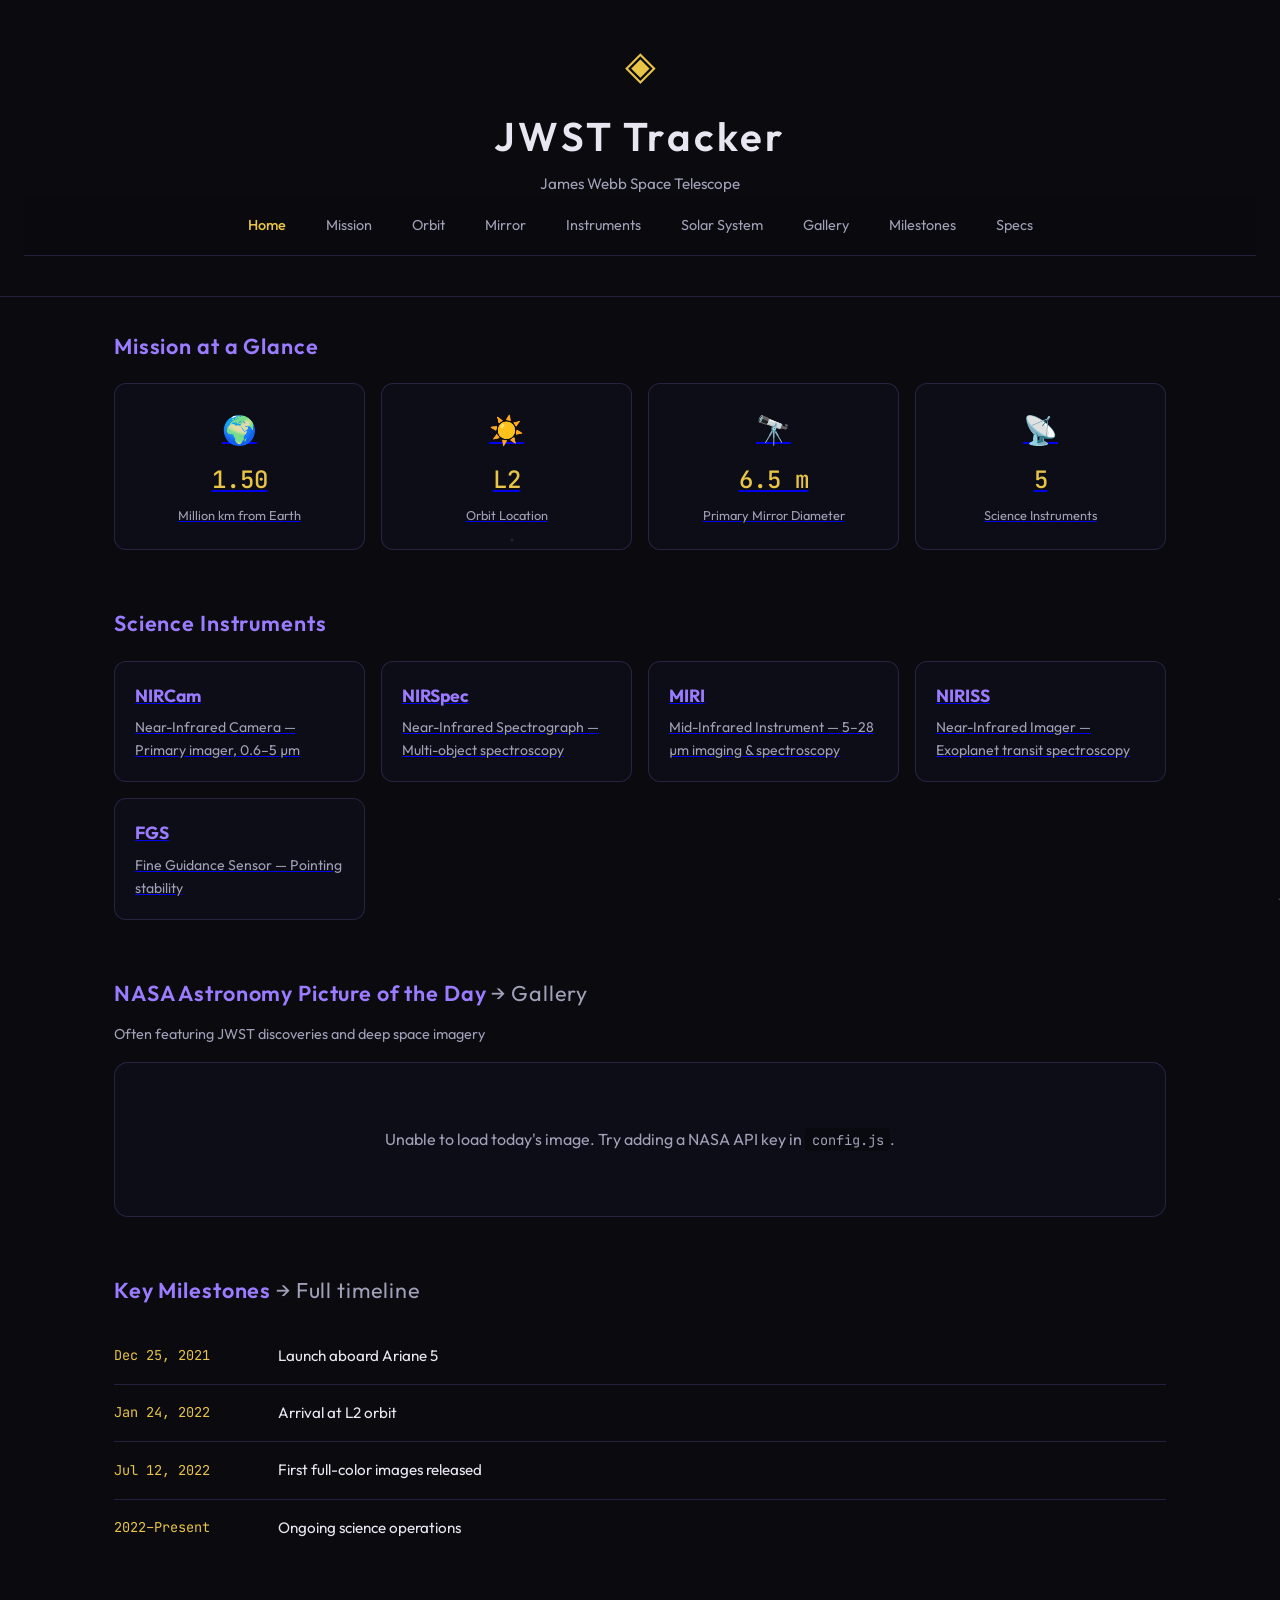
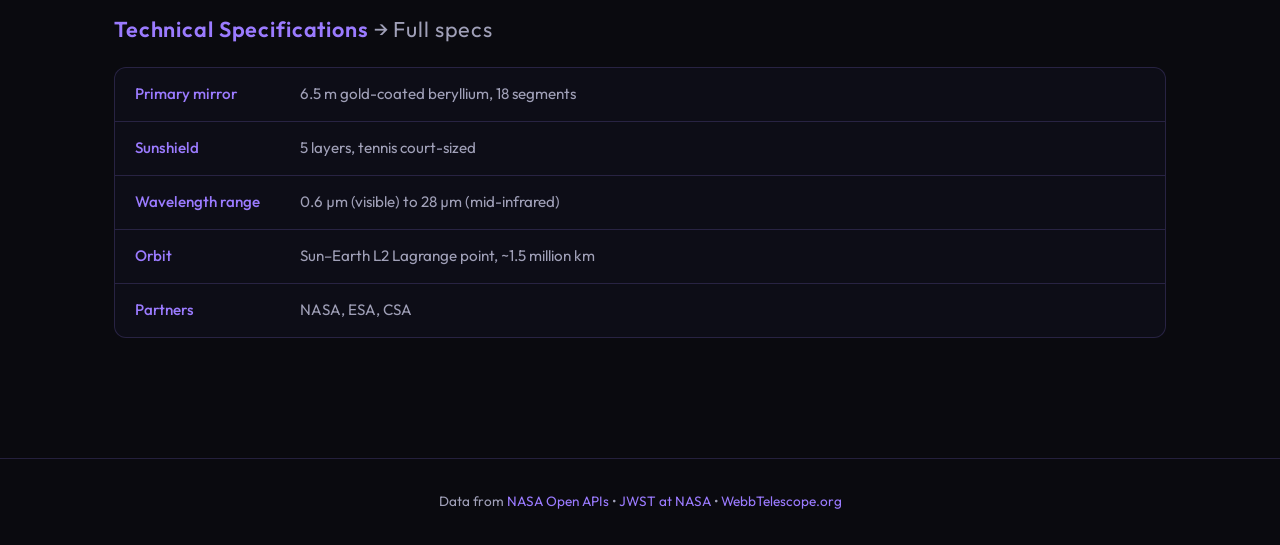
==== index.html @ 3d0fe99f "Initial commit: JWST Tracker static site Made-with: Cursor" ====
<!DOCTYPE html>
<html lang="en">
<head>
  <meta charset="UTF-8">
  <meta name="viewport" content="width=device-width, initial-scale=1.0">
  <title>JWST Tracker | James Webb Space Telescope Stats & Data</title>
  <link rel="preconnect" href="https://fonts.googleapis.com">
  <link rel="preconnect" href="https://fonts.gstatic.com" crossorigin>
  <link href="https://fonts.googleapis.com/css2?family=Outfit:wght@300;400;500;600;700&family=JetBrains+Mono:wght@400;500&display=swap" rel="stylesheet">
  <link rel="stylesheet" href="styles.css">
</head>
<body>
  <div class="stars"></div>
  <div class="twinkling"></div>

  <header class="header">
    <div class="header-content">
      <div class="logo">
        <a href="index.html">
          <span class="logo-icon">◈</span>
          <h1>JWST Tracker</h1>
          <span class="subtitle">James Webb Space Telescope</span>
        </a>
      </div>
    </div>
    <nav class="nav-wrap">
      <div class="nav-inner">
        <a href="index.html" class="active">Home</a>
        <a href="mission.html">Mission</a>
        <a href="orbit.html">Orbit</a>
        <a href="mirror.html">Mirror</a>
        <a href="instruments.html">Instruments</a>
        <a href="solar-system.html">Solar System</a>
        <a href="gallery.html">Gallery</a>
        <a href="milestones.html">Milestones</a>
        <a href="technical-specs.html">Specs</a>
      </div>
    </nav>
  </header>

  <main class="main">
    <!-- Hero Stats -->
    <section class="section hero-stats">
      <h2 class="section-title">Mission at a Glance</h2>
      <div class="stats-grid">
        <a href="mission.html#distance" class="stat-card">
          <div class="stat-icon">🌍</div>
          <div class="stat-value" id="dist-earth">—</div>
          <div class="stat-label">Million km from Earth</div>
        </a>
        <a href="orbit.html" class="stat-card">
          <div class="stat-icon">☀️</div>
          <div class="stat-value">L2</div>
          <div class="stat-label">Orbit Location</div>
        </a>
        <a href="mirror.html" class="stat-card">
          <div class="stat-icon">🔭</div>
          <div class="stat-value">6.5 m</div>
          <div class="stat-label">Primary Mirror Diameter</div>
        </a>
        <a href="instruments.html" class="stat-card">
          <div class="stat-icon">📡</div>
          <div class="stat-value">5</div>
          <div class="stat-label">Science Instruments</div>
        </a>
      </div>
    </section>

    <!-- Instrument Stats -->
    <section class="section instruments">
      <h2 class="section-title">Science Instruments</h2>
      <div class="instruments-grid">
        <a href="nircam.html" class="instrument-card">
          <h3>NIRCam</h3>
          <p>Near-Infrared Camera — Primary imager, 0.6–5 µm</p>
        </a>
        <a href="nirspec.html" class="instrument-card">
          <h3>NIRSpec</h3>
          <p>Near-Infrared Spectrograph — Multi-object spectroscopy</p>
        </a>
        <a href="miri.html" class="instrument-card">
          <h3>MIRI</h3>
          <p>Mid-Infrared Instrument — 5–28 µm imaging & spectroscopy</p>
        </a>
        <a href="niriss.html" class="instrument-card">
          <h3>NIRISS</h3>
          <p>Near-Infrared Imager — Exoplanet transit spectroscopy</p>
        </a>
        <a href="fgs.html" class="instrument-card">
          <h3>FGS</h3>
          <p>Fine Guidance Sensor — Pointing stability</p>
        </a>
      </div>
    </section>

    <!-- Astronomy Picture of the Day -->
    <section class="section apod">
      <h2 class="section-title">NASA Astronomy Picture of the Day <a href="gallery.html">→ Gallery</a></h2>
      <p class="section-desc">Often featuring JWST discoveries and deep space imagery</p>
      <div class="apod-container">
        <div class="apod-loading" id="apod-loading">Loading...</div>
        <div class="apod-content" id="apod-content" style="display: none;">
          <div class="apod-image-wrap">
            <img id="apod-image" src="" alt="Astronomy Picture of the Day">
            <div class="apod-badge" id="apod-date"></div>
          </div>
          <div class="apod-info">
            <h3 id="apod-title"></h3>
            <p id="apod-explanation"></p>
            <a id="apod-link" href="#" target="_blank" rel="noopener" class="apod-link">View on NASA →</a>
          </div>
        </div>
        <div class="apod-error" id="apod-error" style="display: none;">
          <p>Unable to load today's image. Try adding a NASA API key in <code>config.js</code>.</p>
        </div>
      </div>
    </section>

    <!-- Key Milestones -->
    <section class="section milestones">
      <h2 class="section-title">Key Milestones <a href="milestones.html">→ Full timeline</a></h2>
      <div class="timeline">
        <div class="timeline-item">
          <span class="timeline-date">Dec 25, 2021</span>
          <span class="timeline-event">Launch aboard Ariane 5</span>
        </div>
        <div class="timeline-item">
          <span class="timeline-date">Jan 24, 2022</span>
          <span class="timeline-event">Arrival at L2 orbit</span>
        </div>
        <div class="timeline-item">
          <span class="timeline-date">Jul 12, 2022</span>
          <span class="timeline-event">First full-color images released</span>
        </div>
        <div class="timeline-item">
          <span class="timeline-date">2022–Present</span>
          <span class="timeline-event">Ongoing science operations</span>
        </div>
      </div>
    </section>

    <!-- Technical Specs -->
    <section class="section specs">
      <h2 class="section-title">Technical Specifications <a href="technical-specs.html">→ Full specs</a></h2>
      <div class="specs-table-wrap">
        <table class="specs-table">
          <tr>
            <td>Primary mirror</td>
            <td>6.5 m gold-coated beryllium, 18 segments</td>
          </tr>
          <tr>
            <td>Sunshield</td>
            <td>5 layers, tennis court-sized</td>
          </tr>
          <tr>
            <td>Wavelength range</td>
            <td>0.6 µm (visible) to 28 µm (mid-infrared)</td>
          </tr>
          <tr>
            <td>Orbit</td>
            <td>Sun–Earth L2 Lagrange point, ~1.5 million km</td>
          </tr>
          <tr>
            <td>Partners</td>
            <td>NASA, ESA, CSA</td>
          </tr>
        </table>
      </div>
    </section>
  </main>

  <footer class="footer">
    <p>Data from <a href="https://api.nasa.gov" target="_blank" rel="noopener">NASA Open APIs</a> • 
       <a href="https://webb.nasa.gov" target="_blank" rel="noopener">JWST at NASA</a> • 
       <a href="https://webbtelescope.org" target="_blank" rel="noopener">WebbTelescope.org</a></p>
  </footer>

  <script src="config.js"></script>
  <script src="app.js"></script>
</body>
</html>
---- styles.css ----
/* JWST Tracker - Cosmic Dark Theme */

:root {
  --bg-deep: #0a0a0f;
  --bg-card: rgba(15, 15, 25, 0.85);
  --bg-card-hover: rgba(25, 25, 45, 0.9);
  --border: rgba(120, 100, 200, 0.25);
  --accent: #9b7bff;
  --accent-dim: #7b5bd9;
  --gold: #e8c547;
  --gold-dim: #c4a835;
  --text: #e8e6f0;
  --text-muted: #a0a0b8;
  --glow: rgba(155, 123, 255, 0.4);
}

* {
  box-sizing: border-box;
}

html {
  scroll-behavior: smooth;
}

body {
  margin: 0;
  font-family: 'Outfit', -apple-system, BlinkMacSystemFont, sans-serif;
  background: var(--bg-deep);
  color: var(--text);
  min-height: 100vh;
  line-height: 1.6;
  overflow-x: hidden;
}

/* Animated starfield background */
.stars, .twinkling {
  position: fixed;
  top: 0;
  left: 0;
  right: 0;
  bottom: 0;
  pointer-events: none;
  z-index: 0;
}

.stars {
  background: radial-gradient(2px 2px at 20% 30%, white, transparent),
              radial-gradient(2px 2px at 40% 70%, rgba(255,255,255,0.8), transparent),
              radial-gradient(1px 1px at 90% 10%, white, transparent),
              radial-gradient(2px 2px at 50% 50%, rgba(200,220,255,0.5), transparent);
  background-size: 200% 200%;
}

.twinkling {
  background: transparent;
  animation: twinkle 8s ease-in-out infinite;
}

@keyframes twinkle {
  0%, 100% { opacity: 0.3; }
  50% { opacity: 0.7; }
}

/* Header */
.header {
  position: relative;
  z-index: 1;
  padding: 2rem 1.5rem 2.5rem;
  text-align: center;
  border-bottom: 1px solid var(--border);
}

.logo {
  display: flex;
  flex-direction: column;
  align-items: center;
  gap: 0.25rem;
}

.logo-icon {
  font-size: 2.5rem;
  color: var(--gold);
  margin-bottom: 0.25rem;
}

.header h1 {
  margin: 0;
  font-size: clamp(1.75rem, 5vw, 2.5rem);
  font-weight: 600;
  letter-spacing: 0.08em;
}

.subtitle {
  font-size: 0.95rem;
  color: var(--text-muted);
  font-weight: 400;
}

/* Main content */
.main {
  position: relative;
  z-index: 1;
  max-width: 1100px;
  margin: 0 auto;
  padding: 2rem 1.5rem 4rem;
}

.section {
  margin-bottom: 3.5rem;
}

.section-title {
  font-size: 1.35rem;
  font-weight: 600;
  margin: 0 0 1.25rem;
  color: var(--accent);
  letter-spacing: 0.04em;
}

.section-title a {
  color: var(--text-muted);
  font-weight: 400;
  text-decoration: none;
}
.section-title a:hover {
  color: var(--accent);
}

.section-desc {
  color: var(--text-muted);
  font-size: 0.9rem;
  margin: -0.5rem 0 1rem;
}

/* Stats grid */
.stats-grid {
  display: grid;
  grid-template-columns: repeat(auto-fit, minmax(200px, 1fr));
  gap: 1rem;
}

.stat-card {
  background: var(--bg-card);
  border: 1px solid var(--border);
  border-radius: 12px;
  padding: 1.5rem;
  text-align: center;
  transition: transform 0.2s, border-color 0.2s, background 0.2s;
}

.stat-card:hover {
  transform: translateY(-2px);
  border-color: rgba(155, 123, 255, 0.4);
  background: var(--bg-card-hover);
}

.stat-icon {
  font-size: 1.75rem;
  margin-bottom: 0.5rem;
}

.stat-value {
  font-family: 'JetBrains Mono', monospace;
  font-size: 1.5rem;
  font-weight: 500;
  color: var(--gold);
}

.stat-label {
  font-size: 0.8rem;
  color: var(--text-muted);
  margin-top: 0.35rem;
}

/* Instruments */
.instruments-grid {
  display: grid;
  grid-template-columns: repeat(auto-fit, minmax(240px, 1fr));
  gap: 1rem;
}

.instrument-card {
  background: var(--bg-card);
  border: 1px solid var(--border);
  border-radius: 12px;
  padding: 1.25rem;
  transition: border-color 0.2s, background 0.2s;
}

.instrument-card:hover {
  border-color: rgba(155, 123, 255, 0.35);
  background: var(--bg-card-hover);
}

.instrument-card h3 {
  margin: 0 0 0.4rem;
  font-size: 1.1rem;
  color: var(--accent);
}

.instrument-card p {
  margin: 0;
  font-size: 0.88rem;
  color: var(--text-muted);
}

/* APOD section */
.apod-container {
  background: var(--bg-card);
  border: 1px solid var(--border);
  border-radius: 14px;
  overflow: hidden;
}

.apod-loading, .apod-error {
  padding: 3rem 2rem;
  text-align: center;
  color: var(--text-muted);
}

.apod-error code {
  background: rgba(0,0,0,0.3);
  padding: 0.2em 0.5em;
  border-radius: 4px;
  font-family: 'JetBrains Mono', monospace;
  font-size: 0.85em;
}

.apod-content {
  display: grid;
  grid-template-columns: 1fr 1fr;
  gap: 0;
}

@media (max-width: 700px) {
  .apod-content {
    grid-template-columns: 1fr;
  }
}

.apod-image-wrap {
  position: relative;
  aspect-ratio: 4/3;
  overflow: hidden;
}

.apod-image-wrap img {
  width: 100%;
  height: 100%;
  object-fit: cover;
  display: block;
}

.apod-badge {
  position: absolute;
  bottom: 0.75rem;
  left: 0.75rem;
  background: rgba(0,0,0,0.7);
  padding: 0.35rem 0.75rem;
  border-radius: 6px;
  font-size: 0.8rem;
  font-family: 'JetBrains Mono', monospace;
  color: var(--gold);
}

.apod-info {
  padding: 1.5rem;
  display: flex;
  flex-direction: column;
  justify-content: center;
}

.apod-info h3 {
  margin: 0 0 0.75rem;
  font-size: 1.2rem;
  font-weight: 600;
}

.apod-info p {
  margin: 0 0 1rem;
  font-size: 0.9rem;
  color: var(--text-muted);
  flex: 1;
  overflow-y: auto;
  max-height: 160px;
}

.apod-link {
  color: var(--accent);
  text-decoration: none;
  font-size: 0.9rem;
  font-weight: 500;
  transition: color 0.2s;
}

.apod-link:hover {
  color: var(--gold);
}

/* Timeline */
.timeline {
  display: flex;
  flex-direction: column;
  gap: 0;
}

.timeline-item {
  display: grid;
  grid-template-columns: 140px 1fr;
  gap: 1.5rem;
  padding: 1rem 0;
  border-bottom: 1px solid var(--border);
  align-items: center;
}

.timeline-item:last-child {
  border-bottom: none;
}

.timeline-date {
  font-family: 'JetBrains Mono', monospace;
  font-size: 0.85rem;
  color: var(--gold);
}

.timeline-event {
  font-size: 0.95rem;
  color: var(--text);
}

/* Specs table */
.specs-table-wrap {
  overflow-x: auto;
  border-radius: 12px;
  border: 1px solid var(--border);
  background: var(--bg-card);
}

.specs-table {
  width: 100%;
  border-collapse: collapse;
}

.specs-table td {
  padding: 0.9rem 1.25rem;
  border-bottom: 1px solid var(--border);
  font-size: 0.95rem;
}

.specs-table tr:last-child td {
  border-bottom: none;
}

.specs-table td:first-child {
  color: var(--accent);
  font-weight: 500;
  white-space: nowrap;
  width: 1%;
}

.specs-table td:last-child {
  color: var(--text-muted);
}

/* Footer */
.footer {
  position: relative;
  z-index: 1;
  text-align: center;
  padding: 2rem 1.5rem;
  border-top: 1px solid var(--border);
}

.footer p {
  margin: 0;
  font-size: 0.85rem;
  color: var(--text-muted);
}

.footer a {
  color: var(--accent);
  text-decoration: none;
}

.footer a:hover {
  color: var(--gold);
}

/* ========== Navigation ========== */
.nav-wrap {
  position: relative;
  z-index: 1;
  border-bottom: 1px solid var(--border);
  background: rgba(10, 10, 15, 0.9);
  backdrop-filter: blur(8px);
}

.nav-inner {
  max-width: 1100px;
  margin: 0 auto;
  padding: 0.75rem 1.5rem;
  display: flex;
  flex-wrap: wrap;
  align-items: center;
  justify-content: center;
  gap: 0.5rem 1.5rem;
}

.nav-inner a {
  color: var(--text-muted);
  text-decoration: none;
  font-size: 0.9rem;
  padding: 0.35rem 0.5rem;
  border-radius: 6px;
  transition: color 0.2s, background 0.2s;
}

.nav-inner a:hover {
  color: var(--accent);
  background: rgba(155, 123, 255, 0.1);
}

.nav-inner a.active {
  color: var(--gold);
  font-weight: 500;
}

.header .header-content {
  display: flex;
  flex-direction: column;
  align-items: center;
  gap: 1rem;
}

.header .logo a {
  text-decoration: none;
  color: inherit;
  display: flex;
  flex-direction: column;
  align-items: center;
  gap: 0.25rem;
}

/* ========== Detail pages ========== */
.page-hero {
  text-align: center;
  padding: 2rem 1.5rem 2.5rem;
  border-bottom: 1px solid var(--border);
}

.page-hero h1 {
  margin: 0 0 0.5rem;
  font-size: clamp(1.75rem, 4vw, 2.25rem);
  font-weight: 600;
  color: var(--text);
}

.page-hero .lead {
  margin: 0;
  font-size: 1.05rem;
  color: var(--text-muted);
  max-width: 600px;
  margin-left: auto;
  margin-right: auto;
}

.detail-section {
  margin-bottom: 2.5rem;
}

.detail-section h2 {
  font-size: 1.25rem;
  color: var(--accent);
  margin: 0 0 1rem;
  letter-spacing: 0.03em;
}

.detail-section p {
  margin: 0 0 1rem;
  color: var(--text);
  font-size: 1rem;
  line-height: 1.7;
}

.detail-section p:last-child {
  margin-bottom: 0;
}

.media-grid {
  display: grid;
  grid-template-columns: repeat(auto-fill, minmax(280px, 1fr));
  gap: 1.25rem;
  margin: 1.5rem 0;
}

.media-grid img {
  width: 100%;
  height: 220px;
  object-fit: cover;
  border-radius: 10px;
  border: 1px solid var(--border);
  display: block;
}

.media-grid .caption {
  font-size: 0.85rem;
  color: var(--text-muted);
  margin-top: 0.5rem;
  padding: 0 0.25rem;
}

.media-single {
  margin: 1.5rem 0;
  border-radius: 12px;
  overflow: hidden;
  border: 1px solid var(--border);
}

.media-single img {
  width: 100%;
  height: auto;
  display: block;
}

.media-single .caption {
  padding: 0.75rem 1rem;
  background: var(--bg-card);
  font-size: 0.9rem;
  color: var(--text-muted);
}

.card-links {
  display: grid;
  grid-template-columns: repeat(auto-fit, minmax(200px, 1fr));
  gap: 1rem;
  margin-top: 1.5rem;
}

.card-links a {
  display: block;
  padding: 1rem 1.25rem;
  background: var(--bg-card);
  border: 1px solid var(--border);
  border-radius: 10px;
  color: var(--accent);
  text-decoration: none;
  font-weight: 500;
  transition: border-color 0.2s, background 0.2s;
}

.card-links a:hover {
  border-color: var(--accent);
  background: var(--bg-card-hover);
}

/* ========== Solar System diagram ========== */
.solar-system-section {
  max-width: 900px;
  margin-left: auto;
  margin-right: auto;
}

.solar-system-controls {
  display: flex;
  flex-wrap: wrap;
  align-items: center;
  gap: 1rem 1.5rem;
  margin-bottom: 0.75rem;
}

.solar-system-controls label {
  display: flex;
  align-items: center;
  gap: 0.5rem;
  color: var(--text-muted);
  font-size: 0.9rem;
}

.solar-system-controls input[type="date"] {
  background: var(--bg-card);
  border: 1px solid var(--border);
  border-radius: 6px;
  color: var(--text);
  padding: 0.4rem 0.6rem;
  font-family: 'JetBrains Mono', monospace;
  font-size: 0.9rem;
}

.solar-system-controls button {
  background: var(--accent);
  color: var(--bg-deep);
  border: none;
  border-radius: 6px;
  padding: 0.45rem 0.9rem;
  font-size: 0.9rem;
  font-weight: 500;
  cursor: pointer;
  transition: background 0.2s, color 0.2s;
}

.solar-system-controls button:hover {
  background: var(--gold);
  color: var(--bg-deep);
}

.solar-live {
  display: flex;
  align-items: center;
  gap: 0.4rem;
}

.solar-live input[type="checkbox"] {
  accent-color: var(--accent);
}

.solar-time-label {
  font-size: 0.85rem;
  color: var(--text-muted);
  margin: 0 0 0.5rem;
  font-family: 'JetBrains Mono', monospace;
}

.solar-canvas-wrap {
  width: 100%;
  max-width: 700px;
  aspect-ratio: 1;
  margin: 0 auto 1rem;
  border-radius: 12px;
  overflow: hidden;
  border: 1px solid var(--border);
  background: var(--bg-card);
  position: relative;
}

.solar-zoom-controls {
  position: absolute;
  bottom: 12px;
  right: 12px;
  z-index: 2;
  display: flex;
  align-items: center;
  gap: 0.35rem;
  background: rgba(10, 10, 15, 0.85);
  padding: 0.4rem 0.5rem;
  border-radius: 8px;
  border: 1px solid var(--border);
}

.solar-zoom-controls button {
  width: 28px;
  height: 28px;
  border: 1px solid var(--border);
  border-radius: 6px;
  background: var(--bg-card);
  color: var(--text);
  font-size: 1.1rem;
  line-height: 1;
  cursor: pointer;
  display: flex;
  align-items: center;
  justify-content: center;
  transition: background 0.2s, border-color 0.2s;
}

.solar-zoom-controls button:hover {
  background: var(--accent);
  border-color: var(--accent);
  color: var(--bg-deep);
}

.solar-zoom-controls span {
  font-size: 0.8rem;
  font-family: 'JetBrains Mono', monospace;
  color: var(--text-muted);
  min-width: 2.5rem;
  text-align: center;
}

.solar-zoom-controls #solar-zoom-reset {
  width: auto;
  padding: 0 0.5rem;
  font-size: 0.75rem;
  margin-left: 0.25rem;
}

.solar-canvas-wrap canvas {
  display: block;
  width: 100%;
  height: 100%;
}

.solar-legend {
  font-size: 0.9rem;
  color: var(--text-muted);
}

.solar-legend p {
  margin: 0;
}

/* Stat cards as links on index */
.stat-card a,
.instrument-card a {
  text-decoration: none;
  color: inherit;
  display: block;
}
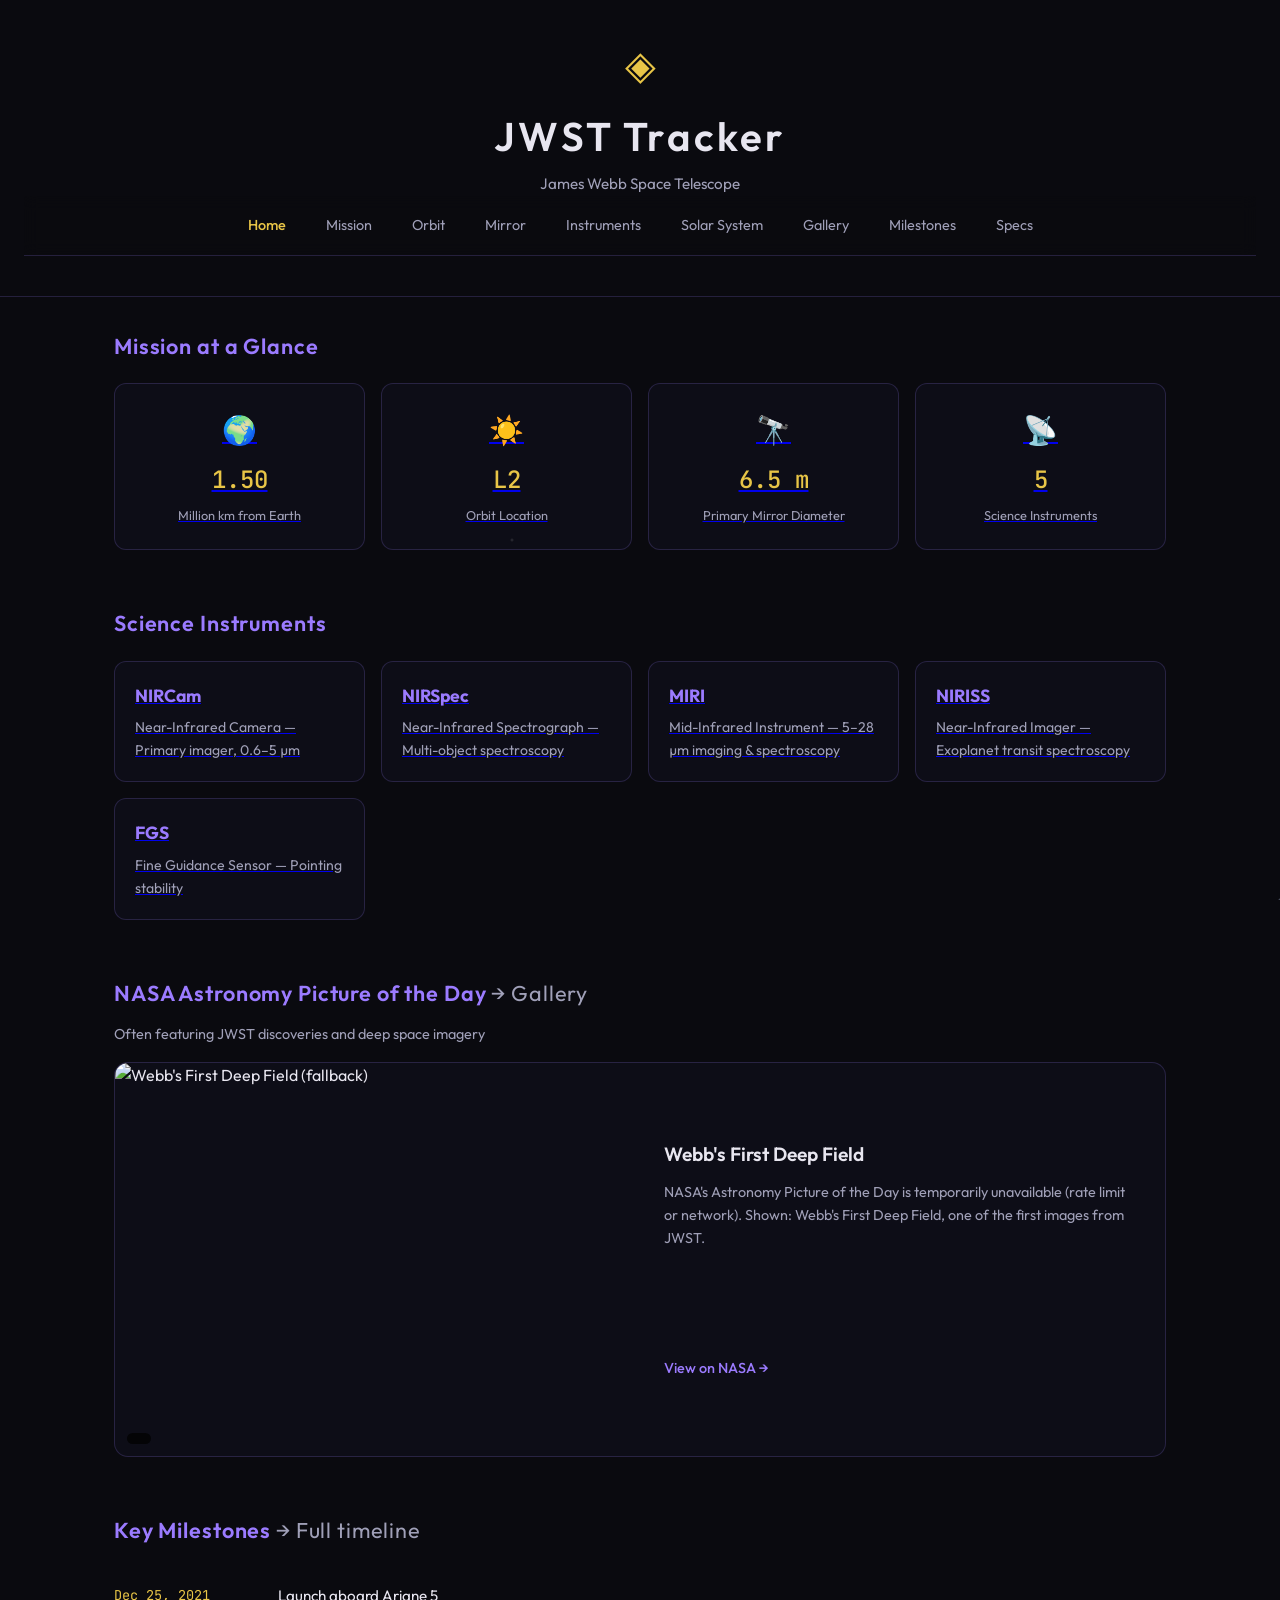
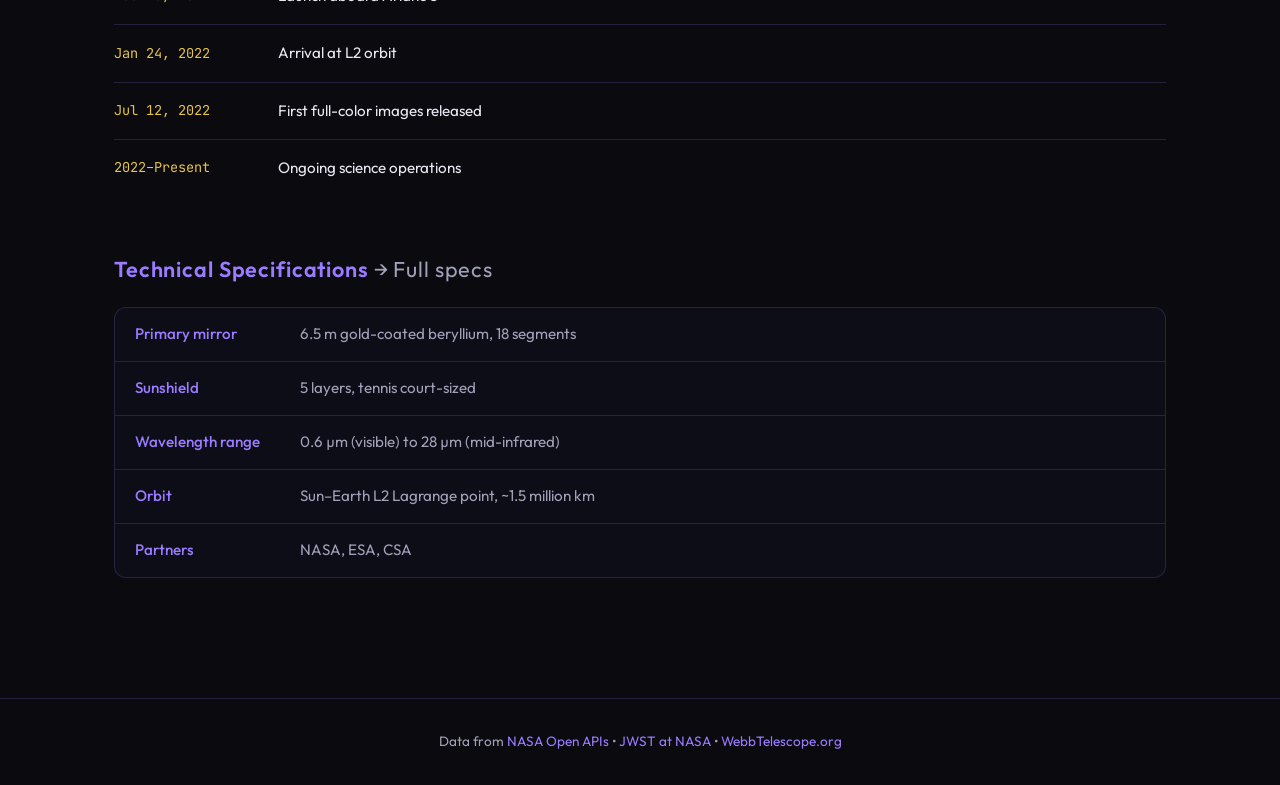
==== commit ec7a369a: "APOD fallback: show Webb First Deep Field when API fails, add API key link Made-with: Cursor" ====
--- a/index.html
+++ b/index.html
@@ -111,7 +111,7 @@
           </div>
         </div>
         <div class="apod-error" id="apod-error" style="display: none;">
-          <p>Unable to load today's image. Try adding a NASA API key in <code>config.js</code>.</p>
+          <p>APOD unavailable. <a href="https://api.nasa.gov/" target="_blank" rel="noopener">Get a free NASA API key</a> and add it to <code>config.js</code> for today's image.</p>
         </div>
       </div>
     </section>
